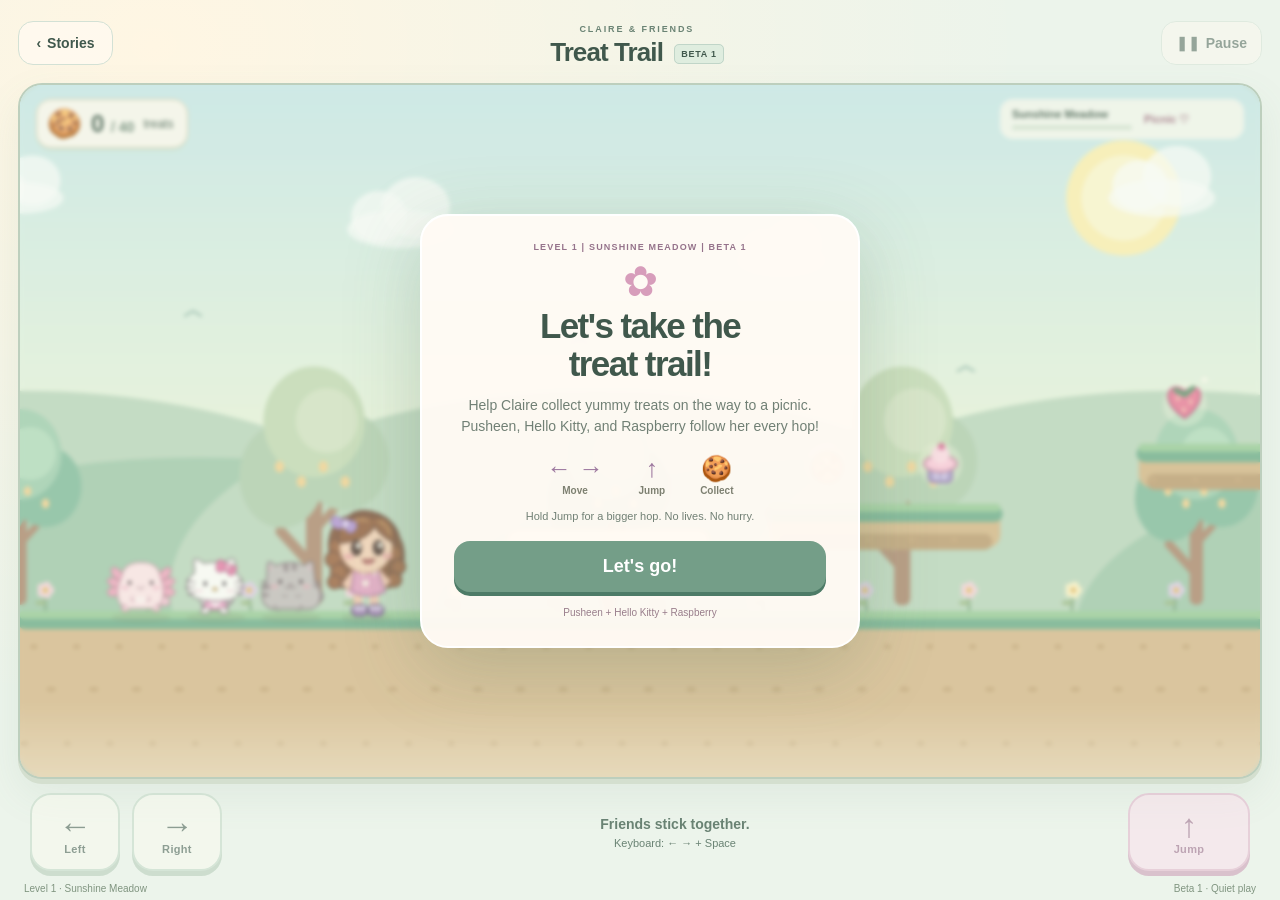
==== treat-trail.html @ 3ce5e8c7 "Add Treat Trail Beta 1: Sunshine Meadow side-scrolling mini-game Add Claire with Pusheen, Hello Kitt" ====
<!doctype html>
<html lang="en">
<head>
  <meta charset="utf-8">
  <meta name="viewport" content="width=device-width,initial-scale=1,viewport-fit=cover">
  <meta name="theme-color" content="#ecf5eb">
  <meta name="apple-mobile-web-app-capable" content="yes">
  <meta name="apple-mobile-web-app-status-bar-style" content="default">
  <link rel="apple-touch-icon" href="apple-touch-icon.png">
  <link rel="manifest" href="manifest.webmanifest">
  <link rel="stylesheet" href="treat-trail/style.css?v=beta1">
  <script src="site-update.js?v=2" defer></script>
  <script type="module" src="treat-trail/game.js?v=beta1"></script>
  <title>Treat Trail | Claire's Adventures</title>
</head>
<body>
  <main class="trail-shell">
    <header class="trail-header">
      <a class="nav-button" href="./" aria-label="Back to stories">&#8249; <span>Stories</span></a>
      <div class="brand"><span class="eyebrow">CLAIRE &amp; FRIENDS</span><h1>Treat Trail <small>BETA 1</small></h1></div>
      <button class="nav-button" id="pauseButton" disabled aria-label="Pause game">&#10074;&#10074; <span>Pause</span></button>
    </header>
    <section class="game-frame" aria-label="Sunshine Meadow game">
      <canvas id="gameCanvas" aria-label="Side-scrolling adventure. Move Claire with Left and Right and press Jump to collect treats." role="img">Your browser needs Canvas support to play this game.</canvas>
      <div class="hud" aria-hidden="true">
        <div class="treat-counter"><span class="cookie-icon">&#127850;</span><strong id="treatCount">0 <small>/ 40</small></strong><span>treats</span></div>
        <div class="route"><span>Sunshine Meadow</span><div class="route-track"><i id="progressFill"></i></div><span class="route-goal">Picnic &#9825;</span></div>
      </div>
      <div id="toast" class="toast" role="status" aria-live="polite"></div>
      <div class="overlay" id="overlay">
        <section class="dialog" role="dialog" aria-modal="true" aria-labelledby="dialogTitle" aria-describedby="dialogText">
          <span class="dialog-badge" id="dialogBadge">ONE LITTLE LEVEL. FOUR BEST FRIENDS.</span>
          <span class="dialog-flower" aria-hidden="true">&#10047;</span>
          <h2 id="dialogTitle">Let's take the<br>treat trail!</h2>
          <p id="dialogText">Help Claire collect yummy treats on the way to a picnic. Pusheen, Hello Kitty, and Raspberry follow her every hop!</p>
          <div class="how-to" id="howTo"><span>&#8592; &#8594;<small>Move</small></span><span>&#8593;<small>Jump</small></span><span>&#127850;<small>Collect</small></span></div>
          <p class="little-note" id="dialogNote">Hold Jump for a bigger hop. No lives. No hurry.</p>
          <button class="primary-button" id="primaryButton" disabled>Getting ready...</button>
          <button class="text-button" id="secondaryButton" hidden>Start over</button>
          <p class="best-note" id="bestNote"></p>
        </section>
      </div>
    </section>
    <section class="controls" aria-label="Game controls">
      <div class="direction-controls">
        <button class="control" data-control="left" aria-label="Move left" disabled><b>&#8592;</b><span>Left</span></button>
        <button class="control" data-control="right" aria-label="Move right" disabled><b>&#8594;</b><span>Right</span></button>
      </div>
      <div class="control-hint"><strong>Friends stick together.</strong><span>Keyboard: &#8592; &#8594; + Space</span><span class="portrait-tip">Try turning your iPad sideways.</span></div>
      <button class="control jump-control" data-control="jump" aria-label="Jump. Hold for a higher jump." disabled><b>&#8593;</b><span>Jump</span></button>
    </section>
    <footer class="trail-footer"><span>Level 1 &#183; Sunshine Meadow</span><span id="offlineStatus">Beta 1 &#183; Quiet play</span></footer>
    <noscript><p>This game needs JavaScript. <a href="./">Return to the storybook</a>.</p></noscript>
  </main>
</body>
</html>
---- treat-trail/style.css ----
:root{--ink:#40584c;--muted:#6a8374;--cream:#fffaf0;--pink:#e9aac9;--green:#7aab92;--line:#d3e1d5}
*{box-sizing:border-box;-webkit-tap-highlight-color:transparent}html,body{margin:0;height:100%;overscroll-behavior:none;background:#ecf4eb;color:var(--ink);font-family:ui-rounded,"SF Pro Rounded",-apple-system,BlinkMacSystemFont,"Segoe UI",sans-serif}body{background:radial-gradient(ellipse at 12% 5%,#fff6e3,transparent 55%),#ecf4eb}button,a{font:inherit}button:disabled{cursor:default}button{cursor:pointer;color:inherit}button,a{touch-action:manipulation}button:focus-visible,a:focus-visible{outline:3px solid #906daf;outline-offset:4px}button[hidden],*[hidden]{display:none!important}.trail-shell{height:100vh;height:100dvh;max-width:1440px;margin:auto;display:flex;flex-direction:column;padding:max(12px,env(safe-area-inset-top)) max(18px,env(safe-area-inset-right)) max(6px,env(safe-area-inset-bottom)) max(18px,env(safe-area-inset-left));gap:10px}.trail-header{display:flex;align-items:center;justify-content:space-between;gap:12px;flex:none;min-height:61px}.brand{text-align:center}.eyebrow{font-size:9px;letter-spacing:.21em;font-weight:800;color:var(--muted)}h1{font-size:26px;letter-spacing:-.035em;margin:1px 0 0}h1 small{vertical-align:middle;font-size:9px;letter-spacing:.08em;border:1px solid #c0d5c8;background:#dfeddf;border-radius:5px;padding:4px 6px;margin-left:5px}.nav-button{display:inline-flex;align-items:center;justify-content:center;gap:6px;min-width:95px;min-height:44px;padding:8px 14px;border:1px solid var(--line);border-radius:15px;background:#fffaf0e0;color:var(--ink);text-decoration:none;font-size:14px;font-weight:700}.nav-button:disabled{opacity:.5}.game-frame{position:relative;flex:1;min-height:0;overflow:hidden;border-radius:24px;border:2px solid #bdcfbd;box-shadow:0 5px 0 #d4dfcf,0 16px 40px #648e7618;background:#d8eae2}canvas{width:100%;height:100%;display:block;touch-action:none}.hud{position:absolute;top:14px;left:16px;right:16px;display:flex;align-items:flex-start;justify-content:space-between;gap:20px;pointer-events:none}.treat-counter{padding:7px 14px 7px 10px;background:#fffaf2ec;border:1px solid #dcc9a4;border-radius:15px;display:flex;align-items:center;gap:9px;box-shadow:0 4px 0 #c9d8c550}.treat-counter strong{font-size:24px;font-variant-numeric:tabular-nums}.treat-counter small{font-size:14px;color:var(--muted)}.treat-counter>span:last-child{font-size:12px}.cookie-icon{font-size:28px}.treat-counter.pop{animation:counter-pop .2s ease}.route{padding:9px 12px;border-radius:13px;background:#fffaf2ce;display:grid;grid-template-columns:120px auto;gap:5px 12px;min-width:244px;font-size:11px;font-weight:700}.route-track{grid-column:1;grid-row:2;background:#d8e5d6;border-radius:8px;height:5px;overflow:hidden}.route-track i{display:block;transform-origin:left;width:100%;height:100%;transform:scaleX(0);background:#da98b4;border-radius:8px}.route-goal{grid-column:2;grid-row:1/3;align-self:center;color:#9e697f}.toast{position:absolute;bottom:18px;left:50%;transform:translate(-50%,6px);text-align:center;padding:10px 18px;max-width:85%;border-radius:30px;background:#fffaf0f0;box-shadow:0 4px 15px #58796120;font-size:14px;font-weight:700;opacity:0;transition:opacity .2s,transform .2s;pointer-events:none}.toast.show{opacity:1;transform:translate(-50%,0)}.overlay{position:absolute;inset:0;display:flex;align-items:center;justify-content:center;padding:20px;background:#dcebd33a;backdrop-filter:blur(2px);overflow:auto}.dialog{background:#fffaf4f5;border:2px solid #fff;border-radius:28px;box-shadow:0 20px 75px #4a6b5140;padding:26px 32px;text-align:center;max-width:440px;width:100%;max-height:100%;overflow:auto}.dialog-badge{display:block;color:#95738b;font-size:9px;letter-spacing:.13em;font-weight:800}.dialog-flower{display:block;font-size:42px;line-height:1;color:#d79dbb;margin:9px auto 4px}.dialog h2{font-size:35px;line-height:1.08;letter-spacing:-.045em;margin:4px 0 12px}.dialog p{font-size:14px;line-height:1.5;margin:8px 0;color:#718075}.how-to{display:flex;justify-content:center;gap:35px;margin:17px 0 12px}.how-to>span{font-size:25px;font-weight:800;color:#9d799f}.how-to small{display:block;font-size:10px;color:#7d8071;margin-top:2px}.dialog .little-note{font-size:11px}.primary-button{border:0;border-radius:16px;background:#749e88;box-shadow:0 4px 0 #4d7b67;color:white;font-size:18px;font-weight:800;padding:13px 30px;min-height:51px;width:100%;margin:9px 0 4px}.primary-button:active{transform:translateY(2px);box-shadow:0 2px 0 #4d7b67}.primary-button:disabled{opacity:.6}.text-button{background:none;border:none;font-size:12px;padding:12px 20px;text-decoration:underline}.dialog .best-note{font-size:10px;margin:9px 0 0;color:#987d8b}.controls{display:flex;justify-content:space-between;align-items:center;gap:18px;flex:none;padding:4px 12px 2px;user-select:none;-webkit-user-select:none;touch-action:none}.direction-controls{display:flex;gap:12px}.control{width:90px;height:78px;border:2px solid #c4d9c7;border-radius:21px;background:#fafbf0;box-shadow:0 5px 0 #b4cbb8;display:flex;flex-direction:column;justify-content:center;align-items:center;gap:1px;touch-action:none;-webkit-touch-callout:none;user-select:none;-webkit-user-select:none}.control b{font-size:33px;line-height:1.0}.control span{font-size:11px;font-weight:700;letter-spacing:.03em}.control.held{transform:translateY(4px);box-shadow:0 1px 0 #b4cbb8;background:#dfeeda}.control:disabled{opacity:.55}.jump-control{width:122px;background:#fbe1ed;border-color:#e3b3cc;box-shadow:0 5px 0 #ca99b4;color:#986487}.jump-control.held{background:#f1c3d9;box-shadow:0 1px 0 #ca99b4}.control-hint{display:flex;flex-direction:column;align-items:center;gap:5px;text-align:center;font-size:11px;color:var(--muted)}.control-hint strong{font-size:14px;font-weight:700}.portrait-tip{display:none}.trail-footer{display:flex;justify-content:space-between;flex:none;font-size:10px;color:#809580;padding:0 6px;gap:12px}.nav-button:hover,.text-button:hover{background:#fff} @keyframes counter-pop{50%{transform:scale(1.06)}}
@media(orientation:portrait){.portrait-tip{display:block}.route{min-width:180px;grid-template-columns:100px auto}.control-hint>span:not(.portrait-tip){display:none}.trail-shell{gap:12px}.game-frame{border-radius:22px}}
@media(max-width:620px){.trail-shell{padding:8px 9px max(8px,env(safe-area-inset-bottom));gap:8px}.trail-header{min-height:52px}h1{font-size:21px}h1 small{font-size:7px;margin-left:2px;padding:3px}.eyebrow{font-size:7px}.nav-button{min-width:48px;padding:8px 9px;font-size:13px}.nav-button span{display:none}.hud{top:10px;left:10px;right:10px;gap:10px}.treat-counter{padding:6px 9px;gap:5px}.treat-counter strong{font-size:20px}.treat-counter>span:last-child{display:none}.cookie-icon{font-size:23px}.route{min-width:150px;font-size:9px;grid-template-columns:75px auto;padding:9px}.controls{padding:3px 1px 2px;gap:9px}.control{width:69px;height:72px;border-radius:18px}.jump-control{width:86px}.direction-controls{gap:9px}.control-hint{font-size:9px;gap:4px}.control-hint strong{font-size:11px;max-width:95px}.dialog{padding:18px 23px}.dialog h2{font-size:30px}.dialog p{font-size:12px}.dialog-flower{font-size:32px}.how-to{margin:12px 0}.trail-footer{font-size:8px}.toast{font-size:12px}}
@media(orientation:landscape) and (max-height:570px){.trail-shell{padding:4px max(10px,env(safe-area-inset-right)) 4px max(10px,env(safe-area-inset-left));gap:5px}.trail-header{min-height:38px}.eyebrow,.trail-footer,.control-hint{display:none}h1{font-size:20px}.nav-button{min-height:34px;padding:5px 10px}.controls{position:absolute;left:25px;right:25px;bottom:max(18px,env(safe-area-inset-bottom));z-index:3;pointer-events:none;padding:0}.control{pointer-events:auto;width:63px;height:59px;opacity:.90;border-radius:17px}.jump-control{width:80px}.game-frame{border-radius:15px}.dialog{padding:12px 25px;max-width:400px}.dialog-flower,.how-to,.dialog .best-note{display:none}.dialog h2{font-size:25px;margin:8px 0}.dialog p{font-size:12px}.dialog .little-note{font-size:10px}.primary-button{font-size:15px;min-height:40px;padding:9px;margin:4px 0}.overlay{z-index:4;padding:10px}.hud{top:7px}.treat-counter{padding:3px 9px}.treat-counter strong{font-size:19px}.route{font-size:9px;padding:6px}.toast{bottom:14px}}
@media(prefers-reduced-motion:reduce){*,*::before,*::after{animation:none!important;transition:none!important}}
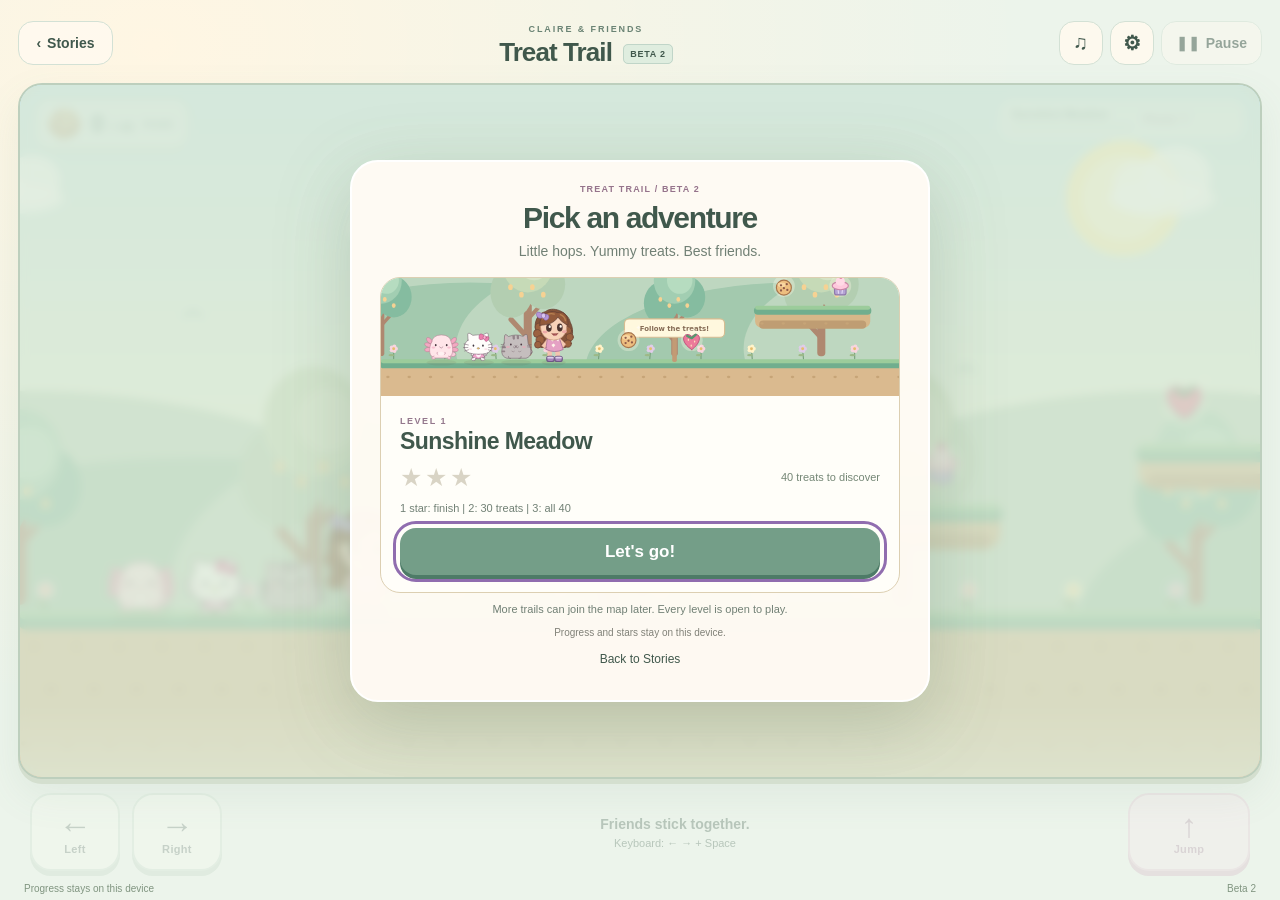
==== commit d6f7e772: "Treat Trail Beta 2: celebration, audio, checkpoint saves and level menu Add dancing Claire and frien" ====
--- a/treat-trail.html
+++ b/treat-trail.html
@@ -8,49 +8,73 @@
   <meta name="apple-mobile-web-app-status-bar-style" content="default">
   <link rel="apple-touch-icon" href="apple-touch-icon.png">
   <link rel="manifest" href="manifest.webmanifest">
-  <link rel="stylesheet" href="treat-trail/style.css?v=beta1">
-  <script src="site-update.js?v=2" defer></script>
-  <script type="module" src="treat-trail/game.js?v=beta1"></script>
-  <title>Treat Trail | Claire's Adventures</title>
+  <link rel="stylesheet" href="treat-trail/style.css?v=beta2">
+  <link rel="stylesheet" href="treat-trail/beta2.css?v=beta2">
+  <script src="site-update.js?v=3" defer></script>
+  <script type="module" src="treat-trail/game.js?v=beta2"></script>
+  <title>Treat Trail Beta 2 | Claire's Adventures</title>
 </head>
 <body>
-  <main class="trail-shell">
-    <header class="trail-header">
-      <a class="nav-button" href="./" aria-label="Back to stories">&#8249; <span>Stories</span></a>
-      <div class="brand"><span class="eyebrow">CLAIRE &amp; FRIENDS</span><h1>Treat Trail <small>BETA 1</small></h1></div>
+<main class="trail-shell">
+  <header class="trail-header">
+    <a class="nav-button" id="storiesLink" href="./" aria-label="Back to stories">&#8249; <span>Stories</span></a>
+    <div class="brand"><span class="eyebrow">CLAIRE &amp; FRIENDS</span><h1>Treat Trail <small>BETA 2</small></h1></div>
+    <div class="toolbar">
+      <button class="nav-button tool-button" id="muteButton" aria-label="Mute all sound" aria-pressed="false" title="Mute all sound">&#9835;</button>
+      <button class="nav-button tool-button" id="settingsButton" aria-label="Game settings" title="Settings">&#9881;</button>
       <button class="nav-button" id="pauseButton" disabled aria-label="Pause game">&#10074;&#10074; <span>Pause</span></button>
-    </header>
-    <section class="game-frame" aria-label="Sunshine Meadow game">
-      <canvas id="gameCanvas" aria-label="Side-scrolling adventure. Move Claire with Left and Right and press Jump to collect treats." role="img">Your browser needs Canvas support to play this game.</canvas>
-      <div class="hud" aria-hidden="true">
-        <div class="treat-counter"><span class="cookie-icon">&#127850;</span><strong id="treatCount">0 <small>/ 40</small></strong><span>treats</span></div>
-        <div class="route"><span>Sunshine Meadow</span><div class="route-track"><i id="progressFill"></i></div><span class="route-goal">Picnic &#9825;</span></div>
-      </div>
-      <div id="toast" class="toast" role="status" aria-live="polite"></div>
-      <div class="overlay" id="overlay">
-        <section class="dialog" role="dialog" aria-modal="true" aria-labelledby="dialogTitle" aria-describedby="dialogText">
-          <span class="dialog-badge" id="dialogBadge">ONE LITTLE LEVEL. FOUR BEST FRIENDS.</span>
-          <span class="dialog-flower" aria-hidden="true">&#10047;</span>
-          <h2 id="dialogTitle">Let's take the<br>treat trail!</h2>
-          <p id="dialogText">Help Claire collect yummy treats on the way to a picnic. Pusheen, Hello Kitty, and Raspberry follow her every hop!</p>
-          <div class="how-to" id="howTo"><span>&#8592; &#8594;<small>Move</small></span><span>&#8593;<small>Jump</small></span><span>&#127850;<small>Collect</small></span></div>
-          <p class="little-note" id="dialogNote">Hold Jump for a bigger hop. No lives. No hurry.</p>
-          <button class="primary-button" id="primaryButton" disabled>Getting ready...</button>
-          <button class="text-button" id="secondaryButton" hidden>Start over</button>
-          <p class="best-note" id="bestNote"></p>
-        </section>
-      </div>
-    </section>
-    <section class="controls" aria-label="Game controls">
-      <div class="direction-controls">
-        <button class="control" data-control="left" aria-label="Move left" disabled><b>&#8592;</b><span>Left</span></button>
-        <button class="control" data-control="right" aria-label="Move right" disabled><b>&#8594;</b><span>Right</span></button>
-      </div>
-      <div class="control-hint"><strong>Friends stick together.</strong><span>Keyboard: &#8592; &#8594; + Space</span><span class="portrait-tip">Try turning your iPad sideways.</span></div>
-      <button class="control jump-control" data-control="jump" aria-label="Jump. Hold for a higher jump." disabled><b>&#8593;</b><span>Jump</span></button>
-    </section>
-    <footer class="trail-footer"><span>Level 1 &#183; Sunshine Meadow</span><span id="offlineStatus">Beta 1 &#183; Quiet play</span></footer>
-    <noscript><p>This game needs JavaScript. <a href="./">Return to the storybook</a>.</p></noscript>
-  </main>
+    </div>
+  </header>
+  <section class="game-frame" aria-label="Treat Trail game">
+    <canvas id="gameCanvas" aria-label="Move Claire with Left and Right; press Jump to collect treats. Her friends follow her." role="img"></canvas>
+    <div class="hud" id="hud" aria-hidden="true">
+      <div class="treat-counter"><span class="cookie-icon">&#127850;</span><strong id="treatCount">0 <small>/ 40</small></strong><span>treats</span></div>
+      <div class="route"><span id="routeName">Sunshine Meadow</span><div class="route-track"><i id="progressFill"></i></div><span class="route-goal">Picnic &#9825;</span></div>
+    </div>
+    <div id="toast" class="toast" role="status" aria-live="polite"></div>
+    <div id="celebrateBanner" class="celebrate-banner" hidden><span class="dialog-badge">FOUR FRIENDS. ONE HAPPY FINISH.</span><h2 id="celebrateTitle">We made it!</h2><p>Time for a little happy dance.</p><button id="skipCelebration" class="text-button">Show my treats &#8250;</button></div>
+    <div class="overlay" id="overlay">
+      <section class="dialog menu-dialog" id="levelPanel" role="dialog" aria-modal="true" aria-labelledby="levelTitle">
+        <span class="dialog-badge">TREAT TRAIL / BETA 2</span><h2 id="levelTitle">Pick an adventure</h2>
+        <p class="menu-intro">Little hops. Yummy treats. Best friends.</p>
+        <div id="levelCards" class="level-cards"></div>
+        <p class="little-note">More trails can join the map later. Every level is open to play.</p>
+        <p class="save-note" id="menuSaveNote">Progress and stars stay on this device.</p>
+        <a href="./" class="text-button">Back to Stories</a>
+      </section>
+      <section class="dialog" id="messagePanel" hidden role="dialog" aria-modal="true" aria-labelledby="dialogTitle" aria-describedby="dialogText">
+        <span class="dialog-badge" id="dialogBadge">A LITTLE BREAK</span><span class="dialog-flower" aria-hidden="true">&#10047;</span>
+        <h2 id="dialogTitle">Getting ready...</h2><p id="dialogText">Your friends will be here in a moment.</p>
+        <p class="little-note" id="dialogNote"></p>
+        <button class="primary-button" id="primaryButton">Keep going</button>
+        <button class="text-button" id="secondaryButton" hidden></button>
+        <button class="text-button" id="thirdButton" hidden></button>
+      </section>
+      <section class="dialog settings-dialog" id="settingsPanel" hidden role="dialog" aria-modal="true" aria-labelledby="settingsTitle">
+        <span class="dialog-badge">MAKE IT COMFORTABLE</span><h2 id="settingsTitle">Little settings</h2>
+        <label class="range-label" for="musicVolume">Music <output id="musicValue" for="musicVolume">28%</output></label><input id="musicVolume" type="range" min="0" max="100" value="28">
+        <label class="range-label" for="effectsVolume">Sound effects <output id="effectsValue" for="effectsVolume">50%</output></label><input id="effectsVolume" type="range" min="0" max="100" value="50">
+        <label class="switch-row"><span><strong>Quiet mode</strong><small>Mute music and sound effects</small></span><input id="muteSetting" type="checkbox"></label>
+        <label class="switch-row"><span><strong>Gentle Effects</strong><small>Slow hearts instead of fireworks</small></span><input id="gentleSetting" type="checkbox"></label>
+        <p id="motionNote" class="little-note" hidden>Gentle Effects is on because this device uses Reduce Motion.</p>
+        <label class="switch-row"><span><strong>Bigger buttons</strong><small>More room for little fingers</small></span><input id="largeSetting" type="checkbox"></label>
+        <p class="little-note">Your adventure is paused. Music starts again when you return to playing.</p>
+        <button id="closeSettings" class="primary-button">Done</button><p class="save-note">Settings are remembered on this device only.</p>
+      </section>
+    </div>
+  </section>
+  <section id="resultBar" class="result-bar" hidden aria-labelledby="resultTitle" aria-live="polite">
+    <div><span class="dialog-badge">PICNIC CLUB / LEVEL COMPLETE</span><h2 id="resultTitle">Picnic time!</h2><p id="resultText"></p><p id="bestText" class="save-note"></p></div>
+    <div class="result-stars" id="resultStars"></div>
+    <div class="result-actions"><button class="primary-button" id="replayButton">Play again</button><button class="nav-button" id="levelsButton">Level menu</button></div>
+  </section>
+  <section class="controls" id="controls" aria-label="Game controls">
+    <div class="direction-controls"><button class="control" data-control="left" aria-label="Move left" disabled><b>&#8592;</b><span>Left</span></button><button class="control" data-control="right" aria-label="Move right" disabled><b>&#8594;</b><span>Right</span></button></div>
+    <div class="control-hint"><strong>Friends stick together.</strong><span>Keyboard: &#8592; &#8594; + Space</span><span class="portrait-tip">Try turning your iPad sideways.</span></div>
+    <button class="control jump-control" data-control="jump" aria-label="Jump. Hold for a higher jump." disabled><b>&#8593;</b><span>Jump</span></button>
+  </section>
+  <footer class="trail-footer"><span id="saveStatus">Progress stays on this device</span><span id="offlineStatus">Beta 2</span></footer>
+  <noscript><p>This game needs JavaScript. <a href="./">Return to Stories</a>.</p></noscript>
+</main>
 </body>
 </html>
--- a/treat-trail/beta2.css
+++ b/treat-trail/beta2.css
@@ -0,0 +1,5 @@
+/* Beta 2 UI, isolated from the storybook and Treat Time. */
+.toolbar{display:flex;gap:7px;align-items:center}.tool-button{min-width:44px;padding:7px;font-size:20px}.tool-button[aria-pressed="true"]{background:#e9dce9;color:#885f82}.brand{flex:1}.trail-header{gap:8px}.overlay{z-index:5;background:#d9e8d6b8;backdrop-filter:blur(4px)}.dialog{margin:auto}.menu-dialog{max-width:580px;padding:22px 28px}.menu-dialog h2,.settings-dialog h2{font-size:30px;margin:8px 0 6px}.dialog .menu-intro{margin:5px 0 15px}.level-card{border:1px solid #dccfb2;border-radius:20px;overflow:hidden;background:#fffef9;text-align:left}.level-picture{height:118px;width:100%;display:block;background:#d5e9d9}.level-info{padding:14px 19px 17px}.level-info h3{margin:0;font-size:23px;letter-spacing:-.025em}.level-info .level-number{font-size:9px;font-weight:800;letter-spacing:.17em;color:#93778c}.level-meta{display:flex;align-items:center;justify-content:space-between;gap:9px;margin:8px 0}.stars{font-size:25px;letter-spacing:3px;color:#d9d4c5;white-space:nowrap}.stars .earned{color:#bf8e34}.level-card .best-label{font-size:11px;color:#758776}.level-info p{margin:3px 0}.level-card .primary-button{margin-bottom:0;font-size:17px;min-height:47px;padding:10px}.level-card .start-again{display:block;width:100%;padding:10px 4px 0}.dialog .save-note,.save-note{font-size:10px;color:#818178;line-height:1.4;margin:6px 0 0}.level-cards{display:grid;gap:14px}.dialog>a.text-button{display:inline-block;color:var(--ink);font-size:12px;text-decoration:none}.range-label{display:flex;justify-content:space-between;text-align:left;font-size:14px;font-weight:750;margin:17px 0 0}.range-label output{color:#a37898;font-size:12px}.settings-dialog input[type="range"]{width:100%;height:32px;accent-color:#8caa8c;cursor:pointer;margin:3px 0}.settings-dialog input[type="range"]:focus-visible,.switch-row input:focus-visible{outline:3px solid #906daf;outline-offset:3px}.switch-row{display:flex;align-items:center;justify-content:space-between;gap:14px;text-align:left;padding:12px 0;border-top:1px solid #e5e4da;cursor:pointer}.switch-row strong{display:block;font-size:13px}.switch-row small{display:block;font-size:11px;color:#818478;margin-top:3px}.switch-row input{width:25px;height:25px;accent-color:#8caa8c;flex:none}.settings-dialog{max-width:430px}.celebrate-banner{position:absolute;left:50%;top:18px;transform:translateX(-50%);width:max-content;max-width:90%;text-align:center;padding:13px 24px 6px;border:1px solid #ffffff;border-radius:22px;background:#fffaf2ed;box-shadow:0 8px 30px #64836b15}.celebrate-banner h2{font-size:31px;letter-spacing:-.04em;margin:3px 0}.celebrate-banner p{font-size:12px;color:#7f8678;margin:0}.celebrate-banner .text-button{padding:8px;font-size:11px}.result-bar{display:flex;align-items:center;justify-content:space-between;gap:20px;padding:10px 20px;background:#fffaf3;border:1px solid #dfdcca;border-radius:20px;flex:none}.result-bar h2{margin:3px 0;font-size:24px;letter-spacing:-.03em}.result-bar p{font-size:12px;margin:3px 0}.result-bar .save-note{font-size:10px;color:#818178}.result-stars{font-size:37px;white-space:nowrap}.result-stars .stars{font-size:36px}.result-actions{display:flex;align-items:center;gap:10px}.result-actions .primary-button{width:auto;margin:0;font-size:15px;min-height:45px;padding:10px 24px;white-space:nowrap}.result-actions .nav-button{font-size:12px;white-space:nowrap}.controls.big-controls .control{width:108px;height:96px}.controls.big-controls .jump-control{width:145px}.controls.big-controls .control b{font-size:40px}.controls.big-controls .control span{font-size:13px}.gentle .pop{animation:none!important}.modal-open .hud{opacity:.4}.modal-open .controls{opacity:.4}.dialog .text-button{min-height:38px}.trail-footer #saveStatus{overflow:hidden;text-overflow:ellipsis;white-space:nowrap}
+@media(orientation:portrait){.result-bar{flex-wrap:wrap;gap:8px 20px}.result-actions{width:100%;justify-content:center}.result-actions .primary-button,.result-actions .nav-button{flex:1}.result-stars{margin-left:auto}.menu-dialog{max-width:520px}.level-picture{height:140px}}
+@media(max-width:620px){.toolbar{gap:4px}.tool-button{min-width:35px;font-size:18px}.toolbar .nav-button{min-height:38px;padding:5px 8px}h1{font-size:18px}.brand .eyebrow{font-size:6px}.trail-header>.nav-button{min-width:34px;padding:5px 7px}.menu-dialog{padding:18px 16px}.menu-dialog h2{font-size:26px}.level-info{padding:11px 14px}.level-info h3{font-size:22px}.level-picture{height:115px}.level-meta{margin:5px 0}.level-info .little-note{font-size:10px}.celebrate-banner{padding:10px 16px 3px}.celebrate-banner h2{font-size:24px}.celebrate-banner p{font-size:10px}.celebrate-banner .dialog-badge{font-size:7px}.result-bar{padding:10px 13px}.result-bar h2{font-size:21px}.result-bar p{font-size:11px}.result-stars .stars{font-size:26px}.controls.big-controls .control{width:82px;height:86px}.controls.big-controls .jump-control{width:103px}.controls.big-controls .control b{font-size:35px}.controls.big-controls .control-hint{display:none}.settings-dialog{padding:18px 22px}.settings-dialog h2{font-size:28px}}
+@media(orientation:landscape) and (max-height:570px){.trail-header h1{font-size:19px}.toolbar .nav-button{min-height:33px}.menu-dialog{max-width:580px;padding:12px 18px}.menu-dialog h2{font-size:24px;margin:3px 0}.dialog .menu-intro,.menu-dialog>.little-note{display:none}.level-card{display:grid;grid-template-columns:38% 62%}.level-picture{height:100%;min-height:170px}.level-info{padding:8px 12px}.level-info h3{font-size:20px}.level-card .primary-button{font-size:14px;min-height:36px;padding:7px}.level-meta{margin:3px 0}.level-meta .stars{font-size:20px}.level-info .little-note{font-size:9px}.menu-dialog>.save-note{font-size:9px;margin:4px}.dialog>a.text-button{padding:3px;min-height:24px}.controls.big-controls .control{width:80px;height:72px}.controls.big-controls .jump-control{width:100px}.controls.big-controls .control b{font-size:34px}.result-bar{padding:6px 12px;gap:10px;border-radius:12px}.result-bar h2{font-size:18px}.result-bar p{font-size:10px}.result-bar .save-note{display:none}.result-stars .stars{font-size:22px}.result-actions{gap:6px}.result-actions .primary-button,.result-actions .nav-button{min-height:35px;font-size:12px;padding:7px 12px}.result-bar .dialog-badge{font-size:7px}.celebrate-banner{top:9px;padding:8px 18px 2px}.celebrate-banner h2{font-size:24px}.celebrate-banner p{font-size:10px}.celebrate-banner .text-button{padding:6px}.settings-dialog{padding:15px 22px}.settings-dialog h2{font-size:24px}.range-label{margin-top:10px}.switch-row{padding:8px 0}.modal-open .controls{visibility:hidden}.result-bar .result-actions{width:auto}}
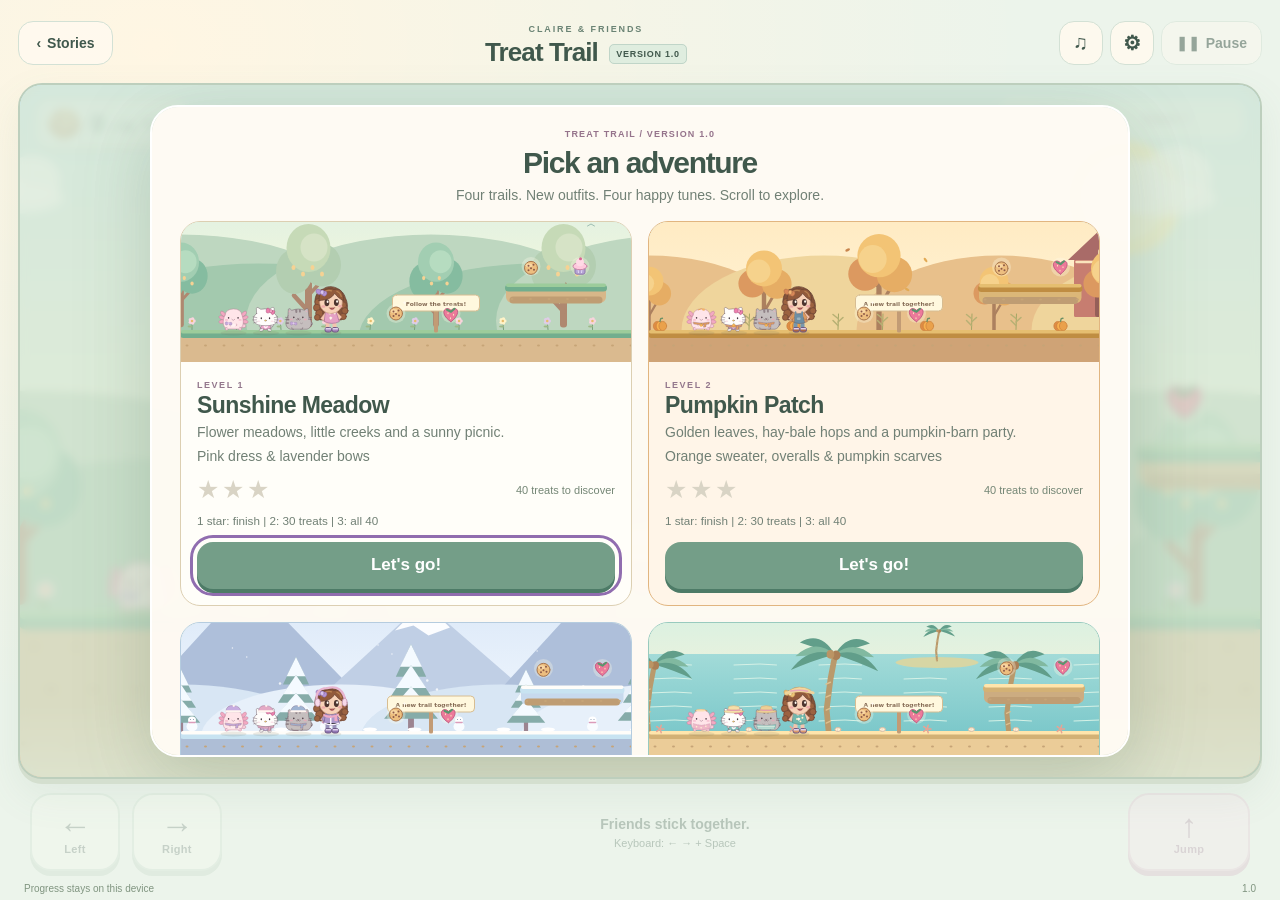
==== commit a2651235: "Release Treat Trail 1.0.0 with four themed adventures Add Pumpkin Patch, Snowflake Trail and Sunny S" ====
--- a/treat-trail.html
+++ b/treat-trail.html
@@ -8,17 +8,17 @@
   <meta name="apple-mobile-web-app-status-bar-style" content="default">
   <link rel="apple-touch-icon" href="apple-touch-icon.png">
   <link rel="manifest" href="manifest.webmanifest">
-  <link rel="stylesheet" href="treat-trail/style.css?v=beta2">
-  <link rel="stylesheet" href="treat-trail/beta2.css?v=beta2">
-  <script src="site-update.js?v=3" defer></script>
-  <script type="module" src="treat-trail/game.js?v=beta2"></script>
-  <title>Treat Trail Beta 2 | Claire's Adventures</title>
+  <link rel="stylesheet" href="treat-trail/style.css?v=1.0.0">
+  <link rel="stylesheet" href="treat-trail/release.css?v=1.0.0">
+  <script src="site-update.js?v=4" defer></script>
+  <script type="module" src="treat-trail/game.js?v=1.0.0"></script>
+  <title>Treat Trail 1.0 | Claire's Adventures</title>
 </head>
 <body>
 <main class="trail-shell">
   <header class="trail-header">
     <a class="nav-button" id="storiesLink" href="./" aria-label="Back to stories">&#8249; <span>Stories</span></a>
-    <div class="brand"><span class="eyebrow">CLAIRE &amp; FRIENDS</span><h1>Treat Trail <small>BETA 2</small></h1></div>
+    <div class="brand"><span class="eyebrow">CLAIRE &amp; FRIENDS</span><h1>Treat Trail <small>VERSION 1.0</small></h1></div>
     <div class="toolbar">
       <button class="nav-button tool-button" id="muteButton" aria-label="Mute all sound" aria-pressed="false" title="Mute all sound">&#9835;</button>
       <button class="nav-button tool-button" id="settingsButton" aria-label="Game settings" title="Settings">&#9881;</button>
@@ -29,16 +29,16 @@
     <canvas id="gameCanvas" aria-label="Move Claire with Left and Right; press Jump to collect treats. Her friends follow her." role="img"></canvas>
     <div class="hud" id="hud" aria-hidden="true">
       <div class="treat-counter"><span class="cookie-icon">&#127850;</span><strong id="treatCount">0 <small>/ 40</small></strong><span>treats</span></div>
-      <div class="route"><span id="routeName">Sunshine Meadow</span><div class="route-track"><i id="progressFill"></i></div><span class="route-goal">Picnic &#9825;</span></div>
+      <div class="route"><span id="routeName">Sunshine Meadow</span><div class="route-track"><i id="progressFill"></i></div><span class="route-goal">Finish &#9825;</span></div>
     </div>
     <div id="toast" class="toast" role="status" aria-live="polite"></div>
     <div id="celebrateBanner" class="celebrate-banner" hidden><span class="dialog-badge">FOUR FRIENDS. ONE HAPPY FINISH.</span><h2 id="celebrateTitle">We made it!</h2><p>Time for a little happy dance.</p><button id="skipCelebration" class="text-button">Show my treats &#8250;</button></div>
     <div class="overlay" id="overlay">
       <section class="dialog menu-dialog" id="levelPanel" role="dialog" aria-modal="true" aria-labelledby="levelTitle">
-        <span class="dialog-badge">TREAT TRAIL / BETA 2</span><h2 id="levelTitle">Pick an adventure</h2>
-        <p class="menu-intro">Little hops. Yummy treats. Best friends.</p>
+        <span class="dialog-badge">TREAT TRAIL / VERSION 1.0</span><h2 id="levelTitle">Pick an adventure</h2>
+        <p class="menu-intro">Four trails. New outfits. Four happy tunes. Scroll to explore.</p>
         <div id="levelCards" class="level-cards"></div>
-        <p class="little-note">More trails can join the map later. Every level is open to play.</p>
+        <p class="little-note">Choose any adventure. Every trail is open from the start.</p>
         <p class="save-note" id="menuSaveNote">Progress and stars stay on this device.</p>
         <a href="./" class="text-button">Back to Stories</a>
       </section>
@@ -66,14 +66,14 @@
   <section id="resultBar" class="result-bar" hidden aria-labelledby="resultTitle" aria-live="polite">
     <div><span class="dialog-badge">PICNIC CLUB / LEVEL COMPLETE</span><h2 id="resultTitle">Picnic time!</h2><p id="resultText"></p><p id="bestText" class="save-note"></p></div>
     <div class="result-stars" id="resultStars"></div>
-    <div class="result-actions"><button class="primary-button" id="replayButton">Play again</button><button class="nav-button" id="levelsButton">Level menu</button></div>
+    <div class="result-actions"><button class="primary-button" id="nextLevelButton" hidden>Next adventure</button><button class="primary-button" id="replayButton">Play again</button><button class="nav-button" id="levelsButton">Level menu</button></div>
   </section>
   <section class="controls" id="controls" aria-label="Game controls">
     <div class="direction-controls"><button class="control" data-control="left" aria-label="Move left" disabled><b>&#8592;</b><span>Left</span></button><button class="control" data-control="right" aria-label="Move right" disabled><b>&#8594;</b><span>Right</span></button></div>
     <div class="control-hint"><strong>Friends stick together.</strong><span>Keyboard: &#8592; &#8594; + Space</span><span class="portrait-tip">Try turning your iPad sideways.</span></div>
     <button class="control jump-control" data-control="jump" aria-label="Jump. Hold for a higher jump." disabled><b>&#8593;</b><span>Jump</span></button>
   </section>
-  <footer class="trail-footer"><span id="saveStatus">Progress stays on this device</span><span id="offlineStatus">Beta 2</span></footer>
+  <footer class="trail-footer"><span id="saveStatus">Progress stays on this device</span><span id="offlineStatus">1.0</span></footer>
   <noscript><p>This game needs JavaScript. <a href="./">Return to Stories</a>.</p></noscript>
 </main>
 </body>
--- a/treat-trail/release.css
+++ b/treat-trail/release.css
@@ -0,0 +1,23 @@
+/* Release UI, isolated from the storybook and Treat Time. */
+.toolbar{display:flex;gap:7px;align-items:center}.tool-button{min-width:44px;padding:7px;font-size:20px}.tool-button[aria-pressed="true"]{background:#e9dce9;color:#885f82}.brand{flex:1}.trail-header{gap:8px}.overlay{z-index:5;background:#d9e8d6b8;backdrop-filter:blur(4px)}.dialog{margin:auto}.menu-dialog{max-width:580px;padding:22px 28px}.menu-dialog h2,.settings-dialog h2{font-size:30px;margin:8px 0 6px}.dialog .menu-intro{margin:5px 0 15px}.level-card{border:1px solid #dccfb2;border-radius:20px;overflow:hidden;background:#fffef9;text-align:left}.level-picture{height:118px;width:100%;display:block;background:#d5e9d9}.level-info{padding:14px 19px 17px}.level-info h3{margin:0;font-size:23px;letter-spacing:-.025em}.level-info .level-number{font-size:9px;font-weight:800;letter-spacing:.17em;color:#93778c}.level-meta{display:flex;align-items:center;justify-content:space-between;gap:9px;margin:8px 0}.stars{font-size:25px;letter-spacing:3px;color:#d9d4c5;white-space:nowrap}.stars .earned{color:#bf8e34}.level-card .best-label{font-size:11px;color:#758776}.level-info p{margin:3px 0}.level-card .primary-button{margin-bottom:0;font-size:17px;min-height:47px;padding:10px}.level-card .start-again{display:block;width:100%;padding:10px 4px 0}.dialog .save-note,.save-note{font-size:10px;color:#818178;line-height:1.4;margin:6px 0 0}.level-cards{display:grid;gap:14px}.dialog>a.text-button{display:inline-block;color:var(--ink);font-size:12px;text-decoration:none}.range-label{display:flex;justify-content:space-between;text-align:left;font-size:14px;font-weight:750;margin:17px 0 0}.range-label output{color:#a37898;font-size:12px}.settings-dialog input[type="range"]{width:100%;height:32px;accent-color:#8caa8c;cursor:pointer;margin:3px 0}.settings-dialog input[type="range"]:focus-visible,.switch-row input:focus-visible{outline:3px solid #906daf;outline-offset:3px}.switch-row{display:flex;align-items:center;justify-content:space-between;gap:14px;text-align:left;padding:12px 0;border-top:1px solid #e5e4da;cursor:pointer}.switch-row strong{display:block;font-size:13px}.switch-row small{display:block;font-size:11px;color:#818478;margin-top:3px}.switch-row input{width:25px;height:25px;accent-color:#8caa8c;flex:none}.settings-dialog{max-width:430px}.celebrate-banner{position:absolute;left:50%;top:18px;transform:translateX(-50%);width:max-content;max-width:90%;text-align:center;padding:13px 24px 6px;border:1px solid #ffffff;border-radius:22px;background:#fffaf2ed;box-shadow:0 8px 30px #64836b15}.celebrate-banner h2{font-size:31px;letter-spacing:-.04em;margin:3px 0}.celebrate-banner p{font-size:12px;color:#7f8678;margin:0}.celebrate-banner .text-button{padding:8px;font-size:11px}.result-bar{display:flex;align-items:center;justify-content:space-between;gap:20px;padding:10px 20px;background:#fffaf3;border:1px solid #dfdcca;border-radius:20px;flex:none}.result-bar h2{margin:3px 0;font-size:24px;letter-spacing:-.03em}.result-bar p{font-size:12px;margin:3px 0}.result-bar .save-note{font-size:10px;color:#818178}.result-stars{font-size:37px;white-space:nowrap}.result-stars .stars{font-size:36px}.result-actions{display:flex;align-items:center;gap:10px}.result-actions .primary-button{width:auto;margin:0;font-size:15px;min-height:45px;padding:10px 24px;white-space:nowrap}.result-actions .nav-button{font-size:12px;white-space:nowrap}.controls.big-controls .control{width:108px;height:96px}.controls.big-controls .jump-control{width:145px}.controls.big-controls .control b{font-size:40px}.controls.big-controls .control span{font-size:13px}.gentle .pop{animation:none!important}.modal-open .hud{opacity:.4}.modal-open .controls{opacity:.4}.dialog .text-button{min-height:38px}.trail-footer #saveStatus{overflow:hidden;text-overflow:ellipsis;white-space:nowrap}
+@media(orientation:portrait){.result-bar{flex-wrap:wrap;gap:8px 20px}.result-actions{width:100%;justify-content:center}.result-actions .primary-button,.result-actions .nav-button{flex:1}.result-stars{margin-left:auto}.menu-dialog{max-width:520px}.level-picture{height:140px}}
+@media(max-width:620px){.toolbar{gap:4px}.tool-button{min-width:35px;font-size:18px}.toolbar .nav-button{min-height:38px;padding:5px 8px}h1{font-size:18px}.brand .eyebrow{font-size:6px}.trail-header>.nav-button{min-width:34px;padding:5px 7px}.menu-dialog{padding:18px 16px}.menu-dialog h2{font-size:26px}.level-info{padding:11px 14px}.level-info h3{font-size:22px}.level-picture{height:115px}.level-meta{margin:5px 0}.level-info .little-note{font-size:10px}.celebrate-banner{padding:10px 16px 3px}.celebrate-banner h2{font-size:24px}.celebrate-banner p{font-size:10px}.celebrate-banner .dialog-badge{font-size:7px}.result-bar{padding:10px 13px}.result-bar h2{font-size:21px}.result-bar p{font-size:11px}.result-stars .stars{font-size:26px}.controls.big-controls .control{width:82px;height:86px}.controls.big-controls .jump-control{width:103px}.controls.big-controls .control b{font-size:35px}.controls.big-controls .control-hint{display:none}.settings-dialog{padding:18px 22px}.settings-dialog h2{font-size:28px}}
+@media(orientation:landscape) and (max-height:570px){.trail-header h1{font-size:19px}.toolbar .nav-button{min-height:33px}.menu-dialog{max-width:580px;padding:12px 18px}.menu-dialog h2{font-size:24px;margin:3px 0}.dialog .menu-intro,.menu-dialog>.little-note{display:none}.level-card{display:grid;grid-template-columns:38% 62%}.level-picture{height:100%;min-height:170px}.level-info{padding:8px 12px}.level-info h3{font-size:20px}.level-card .primary-button{font-size:14px;min-height:36px;padding:7px}.level-meta{margin:3px 0}.level-meta .stars{font-size:20px}.level-info .little-note{font-size:9px}.menu-dialog>.save-note{font-size:9px;margin:4px}.dialog>a.text-button{padding:3px;min-height:24px}.controls.big-controls .control{width:80px;height:72px}.controls.big-controls .jump-control{width:100px}.controls.big-controls .control b{font-size:34px}.result-bar{padding:6px 12px;gap:10px;border-radius:12px}.result-bar h2{font-size:18px}.result-bar p{font-size:10px}.result-bar .save-note{display:none}.result-stars .stars{font-size:22px}.result-actions{gap:6px}.result-actions .primary-button,.result-actions .nav-button{min-height:35px;font-size:12px;padding:7px 12px}.result-bar .dialog-badge{font-size:7px}.celebrate-banner{top:9px;padding:8px 18px 2px}.celebrate-banner h2{font-size:24px}.celebrate-banner p{font-size:10px}.celebrate-banner .text-button{padding:6px}.settings-dialog{padding:15px 22px}.settings-dialog h2{font-size:24px}.range-label{margin-top:10px}.switch-row{padding:8px 0}.modal-open .controls{visibility:hidden}.result-bar .result-actions{width:auto}}
+
+/* 1.0: four distinct, scrollable adventure cards. */
+.menu-dialog{max-width:980px;width:min(980px,96%)}
+.level-cards{display:grid;grid-template-columns:repeat(2,minmax(0,1fr));gap:16px}
+.level-card{display:flex;flex-direction:column;overflow:hidden;min-width:0;align-items:stretch}
+.level-picture{width:100%;height:140px;flex:none;border-radius:14px 14px 0 0}
+.level-info{min-width:0;padding:12px 16px 16px}
+.level-description{font-size:.82rem;line-height:1.4;margin:5px 0;color:#536e64}
+.outfit-note{font-size:.74rem;line-height:1.3;margin:6px 0 10px;color:#7a6486}
+.level-meta{flex-wrap:wrap;gap:5px 12px}.level-info .little-note{font-size:.73rem}
+.level-card[data-theme="autumn"]{border-color:#e1b580;background:#fff5e8}
+.level-card[data-theme="snow"]{border-color:#b5ccdf;background:#f0f7ff}
+.level-card[data-theme="beach"]{border-color:#98cabe;background:#eafaf6}
+.result-actions{display:flex;flex-wrap:wrap;gap:8px;justify-content:center}
+.result-actions button{min-height:44px}
+body[data-theme="autumn"]{background:#f7e8d5}body[data-theme="snow"]{background:#eaf2fb}body[data-theme="beach"]{background:#def3ef}
+@media(max-width:620px){.level-cards{grid-template-columns:1fr}.level-picture{height:125px}.menu-dialog{width:96%}.level-info{padding:10px 13px}.result-actions button{padding:8px 11px}}
+@media(max-height:510px) and (orientation:landscape){.level-cards{grid-template-columns:repeat(2,minmax(0,1fr))}.level-picture{height:100px}.level-info{padding:8px 12px}.level-description,.outfit-note{font-size:.7rem}.result-actions{gap:5px}.result-actions button{min-height:38px;font-size:.78rem}}
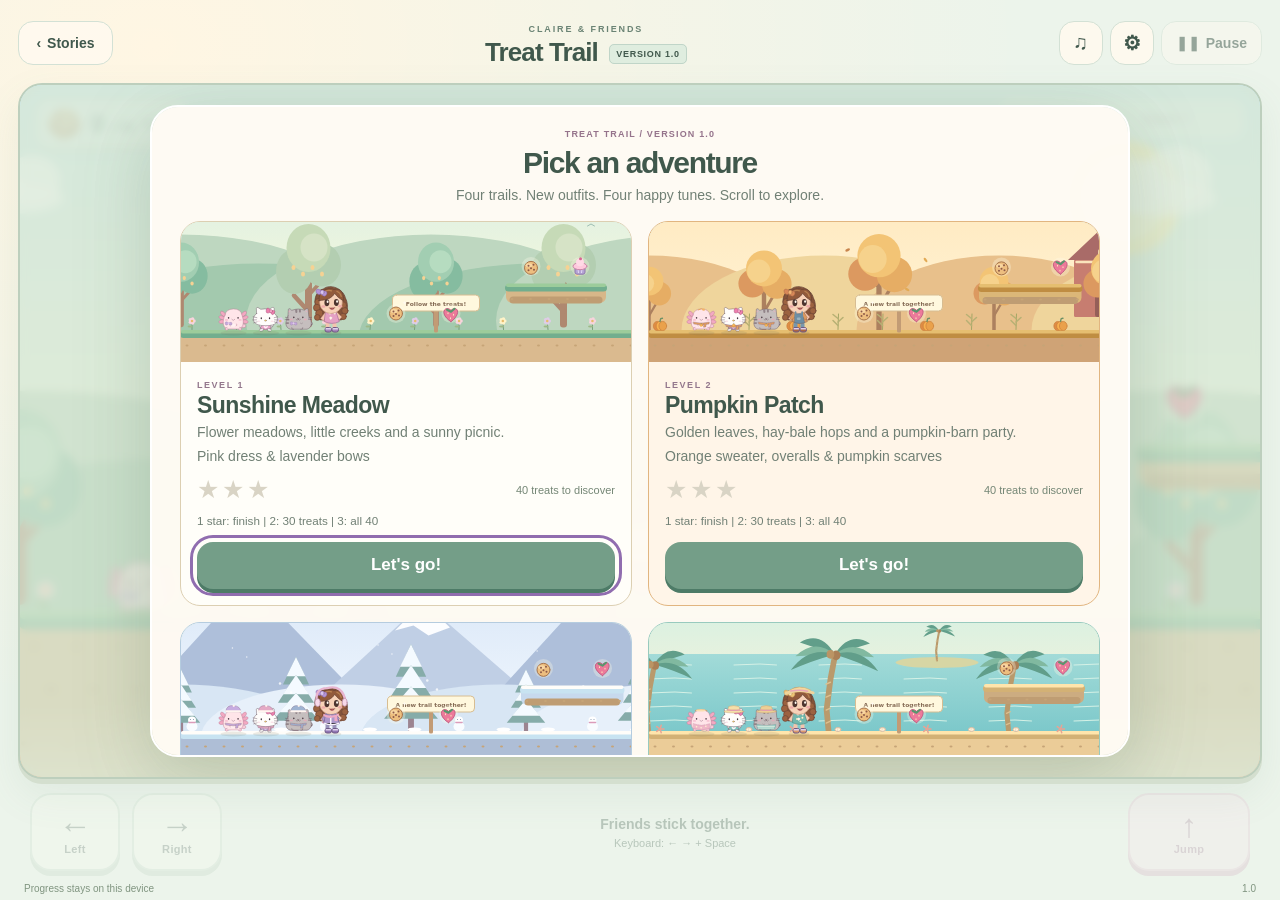
==== commit dff6b7b6: "Release Claire Adventures 1.1.0: Stuffy Bakery and Dress-Up Studio Add complete free baking and nine" ====
--- a/treat-trail.html
+++ b/treat-trail.html
@@ -10,8 +10,8 @@
   <link rel="manifest" href="manifest.webmanifest">
   <link rel="stylesheet" href="treat-trail/style.css?v=1.0.0">
   <link rel="stylesheet" href="treat-trail/release.css?v=1.0.0">
-  <script src="site-update.js?v=4" defer></script>
-  <script type="module" src="treat-trail/game.js?v=1.0.0"></script>
+  <script src="site-update.js?v=6" defer></script>
+  <script type="module" src="treat-trail/game.js?v=1.1.0"></script>
   <title>Treat Trail 1.0 | Claire's Adventures</title>
 </head>
 <body>
